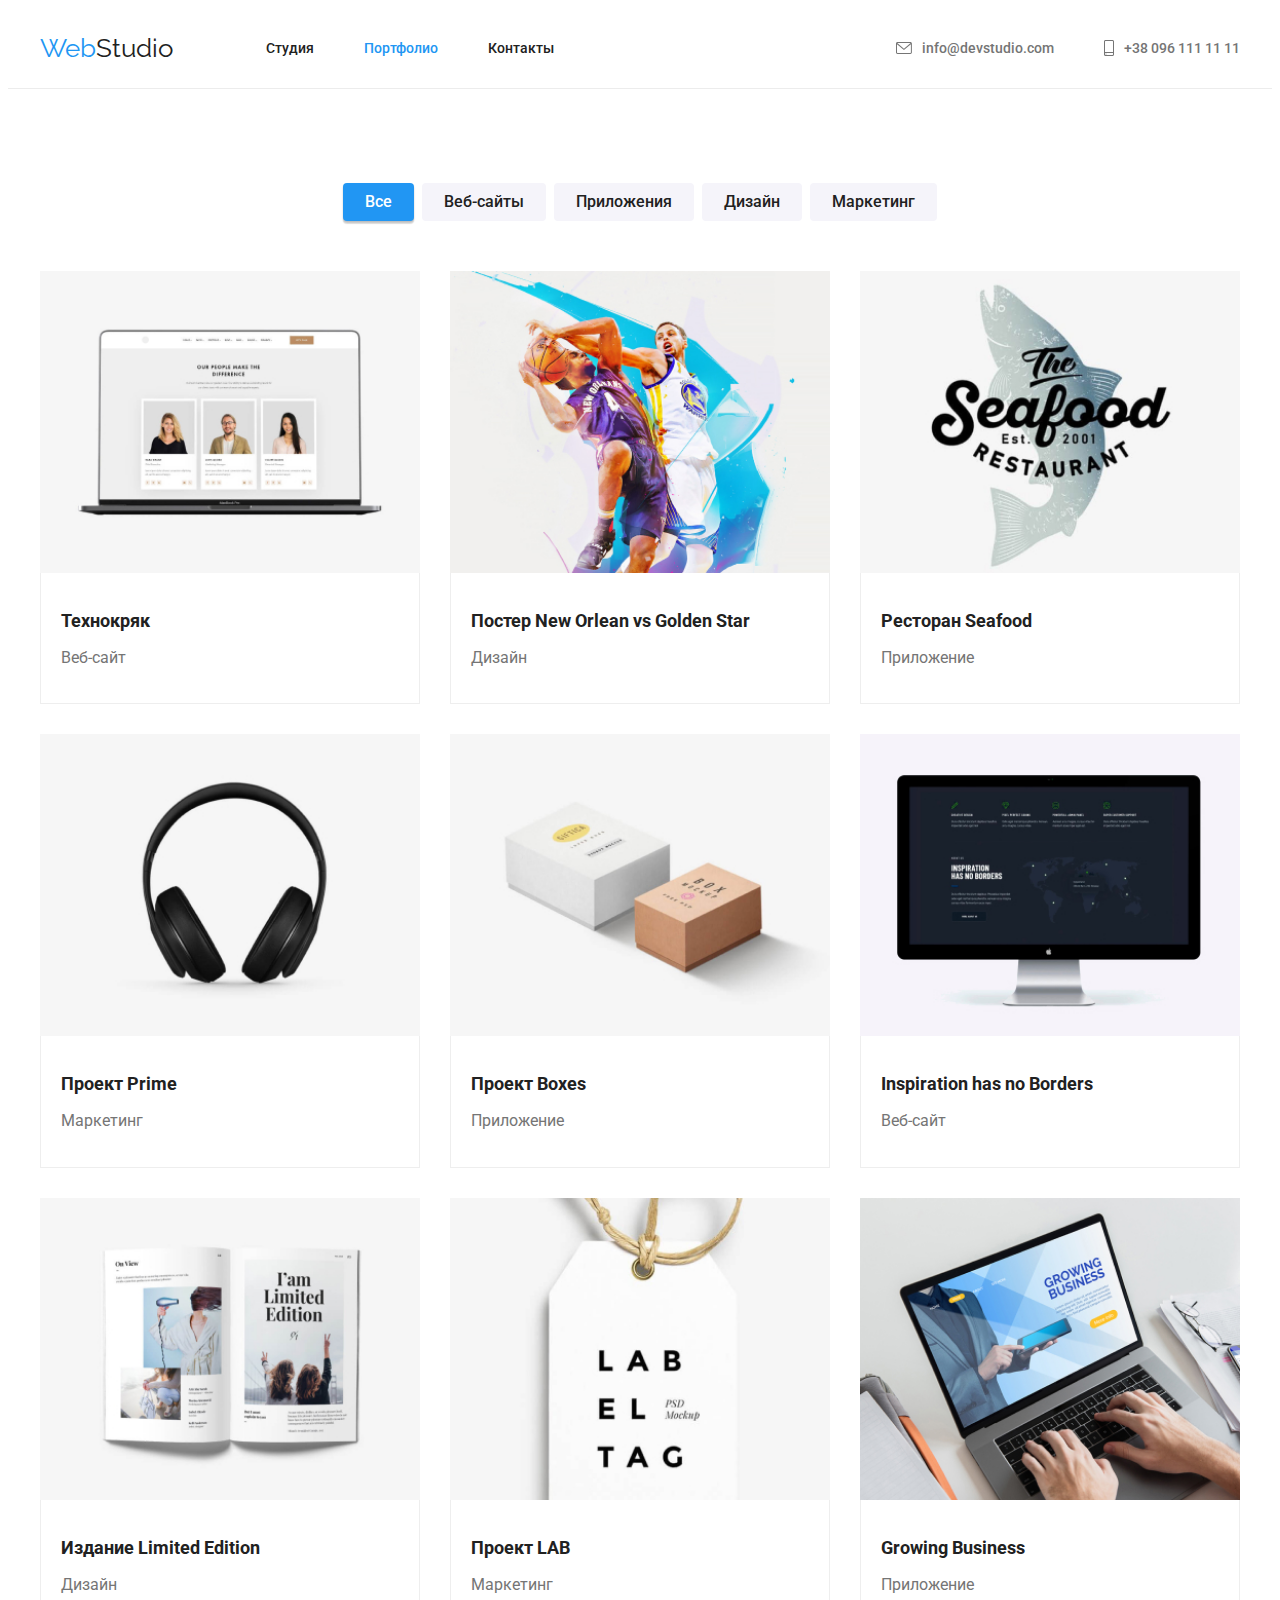
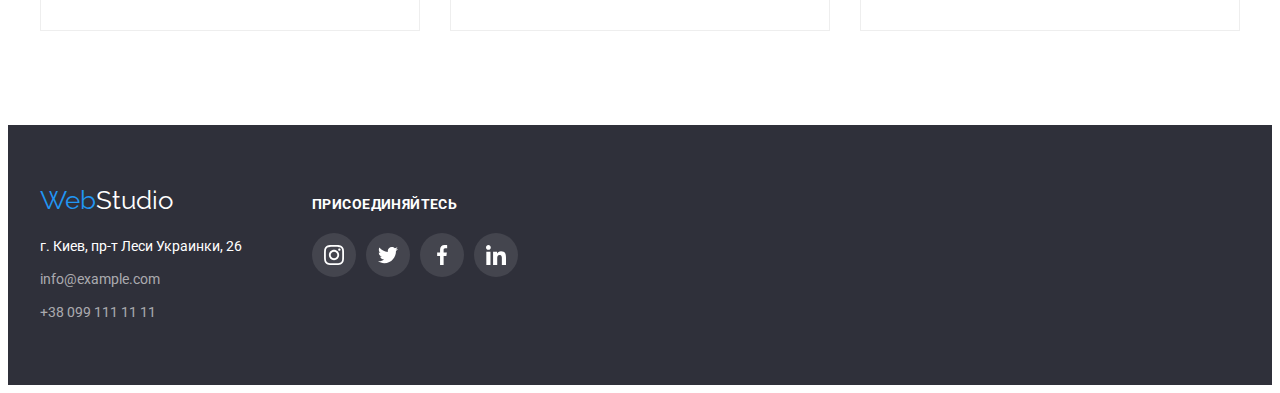
==== portfolio.html @ a4c60922 "clone + js" ====
<!DOCTYPE html>
<html lang="ru">

<head>
    <meta charset="UTF-8">
    <meta http-equiv="X-UA-Compatible" content="IE=edge">
    <meta name="viewport" content="width=device-width, initial-scale=1.0">
    <title>Portfolio</title>
    <link rel="preconnect" href="https://fonts.googleapis.com">
    <link rel="preconnect" href="https://fonts.gstatic.com" crossorigin>
    <link
        href="https://fonts.googleapis.com/css2?family=Raleway:wght@700&family=Roboto:wght@400;500;700;900&display=swap"
        rel="stylesheet">
    <link rel="stylesheet" href="https://cdnjs.cloudflare.com/ajax/libs/modern-normalize/1.1.0/modern-normalize.min.css"
        integrity="sha512-wpPYUAdjBVSE4KJnH1VR1HeZfpl1ub8YT/NKx4PuQ5NmX2tKuGu6U/JRp5y+Y8XG2tV+wKQpNHVUX03MfMFn9Q=="
        crossorigin="anonymous" referrerpolicy="no-referrer" />
    <link rel="stylesheet" href="./CSS/styles.css">
</head>

<body>
    

    <!--Шапка-->
    <header class="header">
        <div class="header-top container">
            <nav class="main-nav">
                <a href="./index.html" class="logo-hd">Web<span class="logo-hd-half">Studio</span></a>
                <ul class="nav list">
                    <li class="item"><a class="nav-li link" href="./index.html">Студия</a></li>
                    <li class="item"><a class="nav-li current link" href="./portfolio.html">Портфолио</a></li>
                    <li class="item"><a class="nav-li link" href="">Контакты</a></li>
                </ul>
            </nav>
            <ul class="address list">
                <li class="item">
                    <a class="address-li link" href="mailto:info@devstudio.com">
                        <svg class="icon-envelope" width="16" height="12">
                            <use href="./images/icons.svg#icon-envelope"></use>
                        </svg>
                        info@devstudio.com</a>
                </li>
            
                <li class="item">
                    <a class="address-li link" href="tel:+380961111111">
                        <svg class="icon-smartphone" width="10" height="16">
                            <use href="./images/icons.svg#icon-smartphone"></use>
                        </svg>
                        +38 096 111 11 11</a>
                </li>
            </ul>
        </div>
    </header>

    <!--Основа-->
    
    <main>
        <h1 class="page-title">Portfolio</h1>
        <!-- Кнопки -->
        <section class="descr-projects">
            <div class="container">
                <h2 class="visually-hidden">Наши проекты</h2>
                <ul class="filtres list">
                    <li class="item"><button class="buttons current" type="button">Все</button></li>
                    <li class="item"><button class="buttons" type="button">Веб-сайты</button></li>
                    <li class="item"><button class="buttons" type="button">Приложения</button></li>
                    <li class="item"><button class="buttons" type="button">Дизайн</button></li>
                    <li class="item"><button class="buttons" type="button">Маркетинг</button></li>
                </ul>

                <!-- Примеры проектов  -->
                <ul class="projects list">
                    <li class="projects-border"><a href="#" class="projects-link"><img src="./images/technocryak.jpg" alt="Технокряк" width="370">
                        <div class="projects-box">
                            <h3 class="projects-title-color">Технокряк</h3>
                            <p class="projects-disc">Веб-сайт</p>
                        </div>    
                        </a></li>
                    <li class="projects-border"><a href="#" class="projects-link"><img src="./images/new-orlean.jpg"
                                alt="New Orlean" width="370">
                            <div class="projects-box">
                            <h3 class="projects-title-color">Постер New Orlean vs Golden Star</h3>
                            <p class="projects-disc">Дизайн</p>
                            </div>
                        </a></li>
                    <li class="projects-border"><a href="#" class="projects-link"><img src="./images/seafood.jpg" alt="Seafood"
                                width="370">
                            <div class="projects-box">
                            <h3 class="projects-title-color">Ресторан Seafood</h3>
                            <p class="projects-disc">Приложение</p>
                            </div>
                        </a></li>
                    <li class="projects-border"><a href="#" class="projects-link"><img src="./images/project-prime.jpg" alt="Prime"
                                width="370">
                            <div class="projects-box">
                            <h3 class="projects-title-color">Проект Prime</h3>
                            <p class="projects-disc">Маркетинг</p>
                            </div>
                        </a></li>
                    <li class="projects-border"><a href="#" class="projects-link" ><img src="./images/project-boxes.jpg" alt="Boxes"
                                width="370">
                            <div class="projects-box">
                            <h3 class="projects-title-color">Проект Boxes</h3>
                            <p class="projects-disc">Приложение</p>
                            </div>
                        </a></li>
                    <li class="projects-border"><a href="#" class="projects-link"><img src="./images/no-borders.jpg" alt="No Borders" width="370">
                            <div class="projects-box">
                            <h3 class="projects-title-color">Inspiration has no Borders</h3>
                            <p class="projects-disc">Веб-сайт</p>
                            </div>
                        </a></li>
                    <li class="projects-border"><a href="#" class="projects-link"><img src="./images/limited-edition.jpg" alt="Limited Edition"
                                width="370">
                            <div class="projects-box">
                            <h3 class="projects-title-color">Издание Limited Edition</h3>
                            <p class="projects-disc">Дизайн</p>
                            </div>
                        </a></li>
                    <li class="projects-border"><a href="#" class="projects-link"><img src="./images/lab.jpg" alt="Лаба" width="370">
                            <div class="projects-box">
                            <h3 class="projects-title-color">Проект LAB</h3>
                            <p class="projects-disc">Маркетинг</p>
                            </div>
                        </a></li>
                    <li class="projects-border"><a href="#" class="projects-link"><img src="./images/growing.jpg"
                                alt="Growing" width="370">
                            <div class="projects-box">
                            <h3 class="projects-title-color">Growing Business</h3>
                            <p class="projects-disc">Приложение</p>
                            </div>
                        </a></li>
                </ul>
            </div>
        </section>
    </main>

    <!--Футтер-->

    <footer class="footer">
        <div class="container footer-content">
            <div>
                <a class="logo-ft link" href="/">Web<span class="logo-ft-half">Studio</span></a>
                <address>
                    <p class="address-fiz">г. Киев, пр-т Леси Украинки, 26</p>
                    <ul class="address-foot list">
                        <li class="item"><a class="foot-li link" href="mailto:info@example.com">info@example.com</a></li>
                        <li class="item"><a class="foot-li link" href="tel:+380991111111">+38 099 111 11 11</a></li>
                    </ul>
                </address>
            </div>
            <div class="join-content">
                <p class="join">Присоединяйтесь</p>
                <ul class="join-list list">
                    <li class="item"><a class="join-link link" href="#">
                            <svg class="join-link-icon">
                                <use href="./images/icons.svg#icon-instagram"></use>
                            </svg>
                        </a>
                    </li>
                    <li class="item"><a class="join-link link" href="#">
                            <svg class="join-link-icon">
                                <use href="./images/icons.svg#icon-twitter1"></use>
                            </svg>
                        </a>
                    </li>
                    <li class="item"><a class="join-link link" href="#">
                            <svg class="join-link-icon">
                                <use href="./images/icons.svg#icon-facebook"></use>
                            </svg>
                        </a>
                    </li>
                    <li class="item"><a class="join-link link" href="#">
                            <svg class="join-link-icon">
                                <use href="./images/icons.svg#icon-linkedin"></use>
                            </svg>
                        </a>
                    </li>
                </ul>
            </div>
        </div>
    </footer>
</body>

</html>
---- CSS/styles.css ----
:root {
  --primary-text-color: #757575;
  --tittle-text-color: #212121;
  --accent-color: #2196f3;
  --secondary-text-color: #ffffff;
  --background-color: #2f303a;
  --button-background-color: #188ce8;
  --unique-color: rgba(255, 255, 255, 0.6);
  --unique-background-color: #f5f4fa;
  --social-footer-bg-color: rgba(255, 255, 255, 0.1);
  --features-bg-color: rgba(245, 244, 250, 1);
  --social-link-color: #afb1b8;
}
/* Global styles */

body {
  font-family: "Raleway", sans-serif;
  font-family: "Roboto", sans-serif;
  color: var(--primary-text-color);
  background-color: var(--secondary-text-color);
}

h1,
h2,
h3,
h4,
h5,
h6,
p,
ul {
  margin: 0;
  padding: 0;
}

.list {
  list-style: none;
}

link {
  text-decoration: none;
}

a {
  text-decoration: none;
}
img {
  display: block;
  width: 100%;
}
.container {
  width: 1200px;
  margin: 0 auto;
  padding: 0 15px;
}

/* logo header styles */

.logo-hd {
  font-family: "Raleway", sans-serif;
  font-size: 26px;
  line-height: 1.17;
  text-decoration: none;
  color: var(--accent-color);
}

.logo-hd-half {
  color: var(--tittle-text-color);
}

/* nav styles */

.header {
  border-bottom: #ececec 1px solid;
}

.header-top {
  display: flex;
}

.main-nav {
  display: flex;
  align-items: center;
}

.nav {
  display: flex;
  margin-left: 93px;
}

.nav .item + .item {
  margin-left: 50px;
}

.nav .nav-li {
  display: block;
  padding-top: 32px;
  padding-bottom: 32px;
  color: var(--tittle-text-color);
  font-weight: 500;
  font-size: 14px;
  line-height: 1.17;
}

.address .address-li {
  padding-top: 32px;
  padding-bottom: 32px;
  font-weight: 500;
  font-size: 14px;
  line-height: 1.17;
}

.address {
  display: flex;
  margin-left: auto;
}

.address .item + .item {
  margin-left: 50px;
}

.address-li {
  display: flex;
  align-items: center;
  color: var(--primary-text-color);
}

.nav .nav-li.current,
.address-li:hover,
.address-li:focus,
.nav .nav-li:hover,
.nav .nav-li:focus {
  color: var(--accent-color);
}

.nav .nav-li.current:focus,
.nav .nav-li.current:hover {
  color: var(--button-background-color);
}

.icon-envelope {
  fill: currentColor;
  margin-right: 10px;
}

.icon-smartphone {
  fill: currentColor;
  margin-right: 10px;
}

/*main*/
.visually-hidden {
  position: absolute;
  width: 1px;
  height: 1px;
  margin: -1px;
  border: 0;
  padding: 0;

  white-space: nowrap;
  clip-path: inset(100%);
  clip: rect(0 0 0 0);
  overflow: hidden;
}

.hero {
  padding: 200px 0;
  text-align: center;
}

.overlay {
  margin-left: auto;
  margin-right: auto;
  max-width: 1600px;
  min-width: 1200px;
  height: 600px;
  background-image: linear-gradient(
      to bottom,
      rgba(47, 48, 58, 0.4),
      rgba(47, 48, 58, 0.4)
    ),
    url("../images/mainback.jpg");
  background-repeat: no-repeat;
  background-position: center;
  background-size: cover;
}

.hero-title {
  margin: 0 auto 40px;
  color: var(--secondary-text-color);
  font-size: 44px;
  max-width: 696px;
  justify-content: center;
  line-height: 1.36;
  font-weight: 900;
  text-transform: uppercase;
  letter-spacing: 0.06em;
}

.button:hover,
.button:focus {
  background-color: var(--button-background-color);
}

.button {
  padding: 10px 32px;
  text-align: center;
  font-size: 16px;
  line-height: 1.9;
  font-weight: 700;
  font-family: inherit;
  color: var(--secondary-text-color);
  background-color: var(--accent-color);
  box-shadow: 0px 4px 4px rgba(0, 0, 0, 0.15);
  border-radius: 4px;
  border: none;
  cursor: pointer;
}

.backdrop.is-hidden {
  opacity: 1;
  pointer-events: none;
}

/* features */
.descr-features {
  padding: 94px 0;
}
.features {
  display: flex;
  font-size: 14px;
  line-height: 1.71;
  font-weight: 400;
  letter-spacing: 0.03em;
  margin-left: -30px;
}

.icon-log-desc {
  display: flex;
  justify-content: center;
  align-items: center;
  padding: 25px 0;
  fill: currentColor;
  background-color: var(--features-bg-color);
  width: 100%;
  margin-bottom: 30px;
}

.icon-logo {
  width: 70px;
  height: 70px;
}

.features .item {
  margin-left: 30px;
  width: 270px;
}

.title {
  margin-bottom: 10px;
  color: var(--tittle-text-color);
  font-size: 14px;
  line-height: 1.71;
  text-transform: uppercase;
  font-weight: 700;
  width: 270px;
}
/* Gallery */
.descr-gallery {
  padding-bottom: 94px;
}
.section-title {
  margin-bottom: 50px;
  font-size: 36px;
  line-height: 1.16;
  font-weight: 700;
  text-align: center;
  color: var(--tittle-text-color);
}

.gallery {
  display: flex;
}

.gallery .item + .item {
  margin-left: 30px;
}

/* Team */

.descr-team {
  background-color: var(--unique-background-color);
  padding: 94px 0;
}

.team-title,
.clients-title {
  margin-bottom: 50px;
  font-size: 36px;
  line-height: 1.16;
  font-weight: 700;
  text-align: center;
  color: var(--tittle-text-color);
}

.team-list {
  display: flex;
  text-align: center;
  font-size: 16px;
  line-height: 1.17;
  list-style: none;
}

.team-list .team-shadow + .team-shadow {
  margin-left: 30px;
}

.team-shadow {
  width: 270px;
  box-shadow: 0px 1px 3px rgba(0, 0, 0, 0.12), 0px 1px 1px rgba(0, 0, 0, 0.14),
    0px 2px 1px rgba(0, 0, 0, 0.2);
  border-radius: 0px 0px 4px 4px;
  background-color: #fff;
}

.member-box {
  padding: 30px 20px;
}

.name {
  margin-bottom: 10px;
  color: var(--tittle-text-color);
  font-size: 16px;
  line-height: 1.17;
  font-weight: 500;
}

.team-disc {
  margin: 0px;
}

.social {
  display: flex;
  justify-content: center;
  margin-top: 20px;
  list-style: none;
  padding: 0;
}
.social-item:not(:last-child) {
  margin-right: 10px;
}
.social-link {
  display: flex;
  padding: 12px;
}
.social-icon {
  fill: var(--social-link-color);
  width: 20px;
  height: 20px;
}
.social-link:hover,
.social-link:focus {
  background-color: var(--accent-color);
  border-radius: 50%;
  cursor: pointer;
}

.social-link:hover
.social-icon {
  fill: var(--secondary-text-color);
}

.descr-clients {
  padding: 94px 0;
}

.clients-list {
  display: flex;
}

.clients-list .item + .item {
  margin-left: 30px;
}

.clients-li {
  display: flex;
  justify-content: center;
  align-items: center;
}

.clients-link {
  padding: 16px 32px;
  border: 1px solid #afb1b8;
  border-radius: 4px;
}

.icon-logo {
  width: 106px;
  height: 60px;
  fill: var(--social-link-color);
}

.clients-link:hover .icon-logo,
.clients-link:focus .icon-logo {
  fill: var(--accent-color);
}
.clients-link:hover,
.clients-link:focus {
  border: 1px solid var(--accent-color);
}

/* footer */

.footer {
  background-color: var(--background-color);
  padding: 60px 0;
}

.logo-ft {
  display: inline-block;
  margin-bottom: 20px;
  color: var(--accent-color);
  font-family: "Raleway", sans-serif;
  font-size: 26px;
  line-height: 1.17;
}

.logo-ft-half {
  color: var(--secondary-text-color);
}

.address-fiz {
  margin-bottom: 9px;
  color: var(--secondary-text-color);
}

.address-fiz,
.foot-li {
  align-items: baseline;
  font-style: normal;
  font-size: 14px;
  line-height: 1.7;
}

.address-foot .item:not(:last-child) {
  margin-bottom: 9px;
}

.foot-li {
  color: var(--unique-color);
}

.address-foot .foot-li:hover,
.address-foot .foot-li:focus {
  color: var(--accent-color);
}

.footer-content {
  display: flex;
  align-items: baseline;
}

.join-content {
  display: block;
  margin-left: 70px;
}

.join {
  font-weight: 700;
  font-size: 14px;
  line-height: 1.14;
  letter-spacing: 0.03em;
  text-transform: uppercase;
  color: var(--secondary-text-color);
  margin-bottom: 20px;
}

.join-list {
  display: flex;
}

.join-list .item + .item {
  margin-left: 10px;
}

.join-link {
  display: flex;
  justify-content: center;
  align-items: center;
  width: 44px;
  height: 44px;
  border-radius: 50%;
  background-color: var(--social-footer-bg-color);
  cursor: pointer;
}

.join-link-icon {
  width: 20px;
  height: 20px;
  fill: var(--secondary-text-color);
}

.join-link:hover,
.join-link:focus {
  background-color: var(--accent-color);
}

/* portfolio */

.page-title {
  display: none;
  margin: 0;
}
.descr-projects {
  padding: 94px 0;
}

.buttons {
  padding: 6px 22px;
  color: var(--tittle-text-color);
  background-color: var(--unique-background-color);
  border: none;
  border-radius: 4px;
  font-family: inherit;
  font-size: 16px;
  line-height: 1.6;
  font-weight: 500;
  cursor: pointer;
}

.buttons:hover,
.buttons:focus,
.filtres .current {
  box-shadow: 0px 3px 1px rgba(0, 0, 0, 0.1), 0px 1px 2px rgba(0, 0, 0, 0.08),
    0px 2px 2px rgba(0, 0, 0, 0.12);
  color: var(--secondary-text-color);
  background-color: var(--accent-color);
}

.filtres .current:hover,
.filtres .current:focus {
  background-color: var(--button-background-color);
}

.filtres {
  display: flex;
  justify-content: center;
  margin-bottom: 50px;
}

.filtres .item + .item {
  margin-left: 8px;
}

.projects {
  display: flex;
  flex-wrap: wrap;
}

.projects-border {
  margin-right: 30px;
  margin-bottom: 30px;
  width: calc((100% - 2 * 30px) / 3);
  box-sizing: border-box;
}

.projects-border:nth-child(3n) {
  margin-right: 0;
}
.projects-border:nth-last-child(-n + 3) {
  margin-bottom: 0;
}

.projects-link {
  display: block;
  height: 100%;
  color: var(--primary-text-color);
  font-size: 16px;
  line-height: 1.9;
  text-decoration: none;
}
.projects-link:hover,
.projects-link:focus {
  box-shadow: 0px 1px 1px rgba(0, 0, 0, 0.12), 0px 4px 4px rgba(0, 0, 0, 0.06),
    1px 4px 6px rgba(0, 0, 0, 0.16);
}
.projects-title-color {
  margin-bottom: 4px;
  font-size: 18px;
  line-height: 2;
  font-weight: 700;
  color: var(--tittle-text-color);
}

.projects-disc {
  width: 370px;
}

.projects-box {
  padding: 30px 20px;
  border-right: 1px solid #eeeeee;
  border-bottom: 1px solid #eeeeee;
  border-left: 1px solid #eeeeee;
}
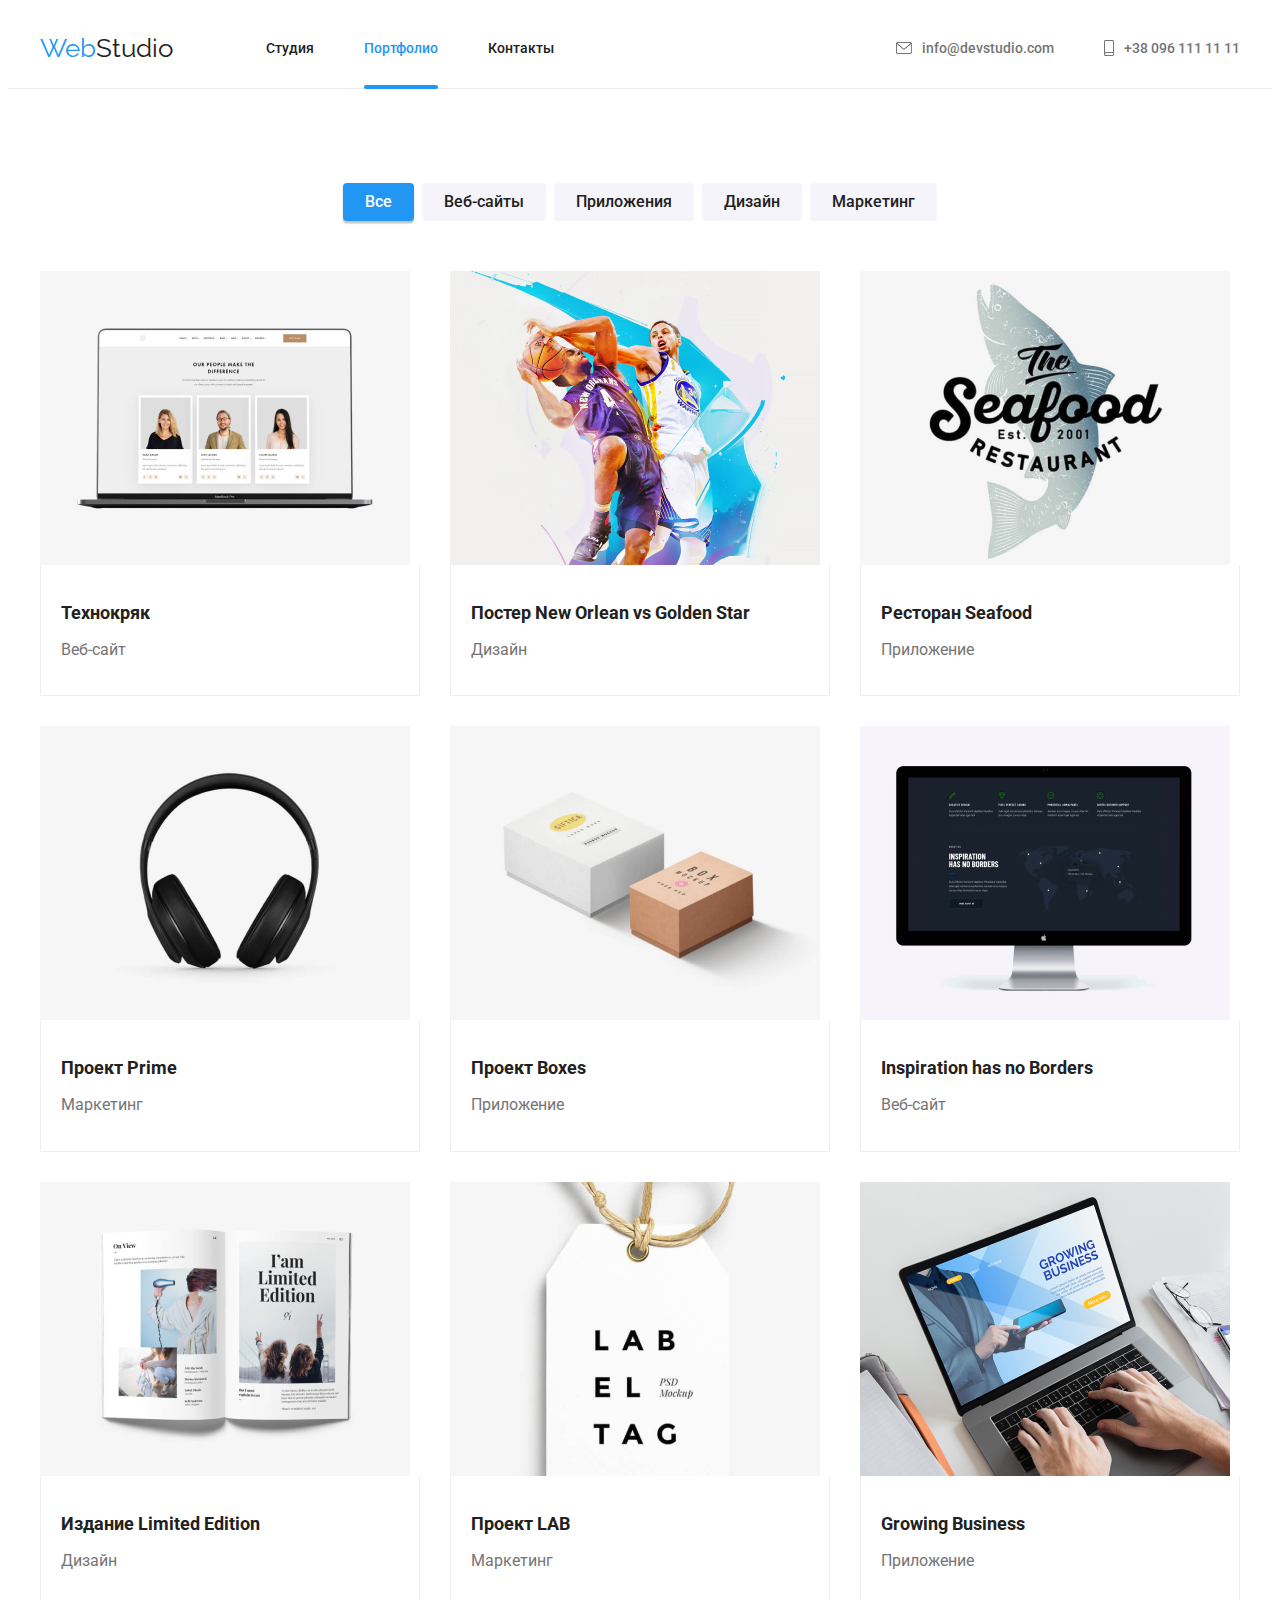
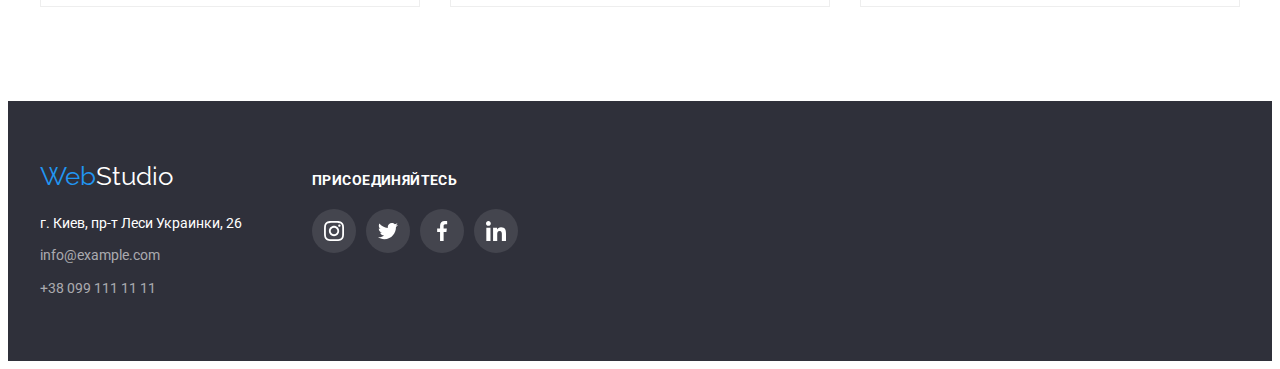
==== commit 781cc813: "almost done" ====
--- a/portfolio.html
+++ b/portfolio.html
@@ -69,62 +69,138 @@
 
                 <!-- Примеры проектов  -->
                 <ul class="projects list">
-                    <li class="projects-border"><a href="#" class="projects-link"><img src="./images/technocryak.jpg" alt="Технокряк" width="370">
+                    <li class="projects-border"><a href="#" class="projects-link">
+                        <div class="img-thumb">
+                            <img src="./images/technocryak.jpg" alt="Технокряк" width="370">
+                            <div class="overlay-projects">
+                                <p>
+                                    Технокряк это современная площадка распространения коронавируса. Компании используют эту платформу для цифрового
+                                    шпионажа и атак на защищённые сервера конкурентов.
+                                </p>
+                            </div>
+                        </div>
                         <div class="projects-box">
                             <h3 class="projects-title-color">Технокряк</h3>
                             <p class="projects-disc">Веб-сайт</p>
                         </div>    
-                        </a></li>
-                    <li class="projects-border"><a href="#" class="projects-link"><img src="./images/new-orlean.jpg"
-                                alt="New Orlean" width="370">
-                            <div class="projects-box">
+                        </a>
+                    </li>
+                    <li class="projects-border"><a href="#" class="projects-link">
+                        <div class="img-thumb">
+                        <img src="./images/new-orlean.jpg" alt="New Orlean" width="370">
+                            <div class="overlay-projects">
+                                <p>
+                                    Технокряк это современная площадка распространения коронавируса. Компании используют эту платформу для цифрового
+                                    шпионажа и атак на защищённые сервера конкурентов.
+                                </p>
+                            </div>
+                            </div>
+                        <div class="projects-box">
                             <h3 class="projects-title-color">Постер New Orlean vs Golden Star</h3>
                             <p class="projects-disc">Дизайн</p>
                             </div>
                         </a></li>
-                    <li class="projects-border"><a href="#" class="projects-link"><img src="./images/seafood.jpg" alt="Seafood"
-                                width="370">
-                            <div class="projects-box">
+                    <li class="projects-border"><a href="#" class="projects-link">
+                        <div class="img-thumb">
+                        <img src="./images/seafood.jpg" alt="Seafood" width="370">
+                            <div class="overlay-projects">
+                                <p>
+                                    Технокряк это современная площадка распространения коронавируса. Компании используют эту платформу для цифрового
+                                    шпионажа и атак на защищённые сервера конкурентов.
+                                </p>
+                            </div>
+                            </div>
+                        <div class="projects-box">
                             <h3 class="projects-title-color">Ресторан Seafood</h3>
                             <p class="projects-disc">Приложение</p>
                             </div>
                         </a></li>
-                    <li class="projects-border"><a href="#" class="projects-link"><img src="./images/project-prime.jpg" alt="Prime"
-                                width="370">
-                            <div class="projects-box">
+                    <li class="projects-border"><a href="#" class="projects-link">
+                        <div class="img-thumb">
+                        <img src="./images/project-prime.jpg" alt="Prime" width="370">
+                            <div class="overlay-projects">
+                                <p>
+                                    Технокряк это современная площадка распространения коронавируса. Компании используют эту платформу для цифрового
+                                    шпионажа и атак на защищённые сервера конкурентов.
+                                </p>
+                            </div>
+                            </div>
+                        <div class="projects-box">
                             <h3 class="projects-title-color">Проект Prime</h3>
                             <p class="projects-disc">Маркетинг</p>
                             </div>
                         </a></li>
-                    <li class="projects-border"><a href="#" class="projects-link" ><img src="./images/project-boxes.jpg" alt="Boxes"
-                                width="370">
-                            <div class="projects-box">
+                    <li class="projects-border"><a href="#" class="projects-link">
+                        <div class="img-thumb">
+                        <img src="./images/project-boxes.jpg" alt="Boxes" width="370">
+                            <div class="overlay-projects">
+                                <p>
+                                    Технокряк это современная площадка распространения коронавируса. Компании используют эту платформу для цифрового
+                                    шпионажа и атак на защищённые сервера конкурентов.
+                                </p>
+                            </div>
+                            </div>
+                        <div class="projects-box">
                             <h3 class="projects-title-color">Проект Boxes</h3>
                             <p class="projects-disc">Приложение</p>
                             </div>
                         </a></li>
-                    <li class="projects-border"><a href="#" class="projects-link"><img src="./images/no-borders.jpg" alt="No Borders" width="370">
-                            <div class="projects-box">
+                    <li class="projects-border"><a href="#" class="projects-link">
+                        <div class="img-thumb">
+                        <img src="./images/no-borders.jpg" alt="No Borders" width="370">
+                            <div class="overlay-projects">
+                                <p>
+                                    Технокряк это современная площадка распространения коронавируса. Компании используют эту платформу для цифрового
+                                    шпионажа и атак на защищённые сервера конкурентов.
+                                </p>
+                            </div>
+                            </div>
+                        <div class="projects-box">
                             <h3 class="projects-title-color">Inspiration has no Borders</h3>
                             <p class="projects-disc">Веб-сайт</p>
                             </div>
                         </a></li>
-                    <li class="projects-border"><a href="#" class="projects-link"><img src="./images/limited-edition.jpg" alt="Limited Edition"
-                                width="370">
-                            <div class="projects-box">
+                    <li class="projects-border"><a href="#" class="projects-link">
+                        <div class="img-thumb">
+                        <img src="./images/limited-edition.jpg" alt="Limited Edition" width="370">
+                            <div class="overlay-projects">
+                                <p>
+                                    Технокряк это современная площадка распространения коронавируса. Компании используют эту платформу для цифрового
+                                    шпионажа и атак на защищённые сервера конкурентов.
+                                </p>
+                            </div>
+                            </div>
+                        <div class="projects-box">
                             <h3 class="projects-title-color">Издание Limited Edition</h3>
                             <p class="projects-disc">Дизайн</p>
                             </div>
                         </a></li>
-                    <li class="projects-border"><a href="#" class="projects-link"><img src="./images/lab.jpg" alt="Лаба" width="370">
-                            <div class="projects-box">
+                    <li class="projects-border"><a href="#" class="projects-link">
+                       <div class="img-thumb">
+                        <img src="./images/lab.jpg" alt="Лаба" width="370">
+                            <div class="overlay-projects">
+                                <p>
+                                    Технокряк это современная площадка распространения коронавируса. Компании используют эту платформу для цифрового
+                                    шпионажа и атак на защищённые сервера конкурентов.
+                                </p>
+                            </div>
+                            </div>
+                        <div class="projects-box">
                             <h3 class="projects-title-color">Проект LAB</h3>
                             <p class="projects-disc">Маркетинг</p>
                             </div>
                         </a></li>
-                    <li class="projects-border"><a href="#" class="projects-link"><img src="./images/growing.jpg"
-                                alt="Growing" width="370">
-                            <div class="projects-box">
+                    <li class="projects-border"><a href="#" class="projects-link">
+                        <div class="img-thumb">
+                        <img src="./images/growing.jpg" alt="Growing" width="370">
+                           <div class="overlay-projects">
+                                <p>
+                                    Технокряк это современная площадка распространения коронавируса. Компании используют эту платформу для цифрового
+                                    шпионажа и атак на защищённые сервера конкурентов.
+                                </p>
+                            </div>
+                            </div> 
+                        <div class="projects-box">
                             <h3 class="projects-title-color">Growing Business</h3>
                             <p class="projects-disc">Приложение</p>
                             </div>
--- a/CSS/styles.css
+++ b/CSS/styles.css
@@ -10,6 +10,7 @@
   --social-footer-bg-color: rgba(255, 255, 255, 0.1);
   --features-bg-color: rgba(245, 244, 250, 1);
   --social-link-color: #afb1b8;
+  --cubic-anim: 250ms cubic-bezier(0.4, 0, 0.2, 1);
 }
 /* Global styles */
 
@@ -45,8 +46,10 @@
 }
 img {
   display: block;
-  width: 100%;
-}
+  max-width: 100%;
+  height: auto;
+}
+
 .container {
   width: 1200px;
   margin: 0 auto;
@@ -99,6 +102,7 @@
   font-weight: 500;
   font-size: 14px;
   line-height: 1.17;
+  position: relative;
 }
 
 .address .address-li {
@@ -132,6 +136,23 @@
   color: var(--accent-color);
 }
 
+.nav-li.current::after {
+  content: "";
+  position: absolute;
+  left: 0;
+  bottom: -1px;
+  width: 100%;
+  height: 4px;
+  border-radius: 2px;
+  background-color: var(--accent-color);
+  background-size: contain;
+  transition: color var(--cubic-anim);
+}
+
+.nav-li.current:hover::after {
+  transform: scaleX(1);
+}
+
 .nav .nav-li.current:focus,
 .nav .nav-li.current:hover {
   color: var(--button-background-color);
@@ -147,7 +168,8 @@
   margin-right: 10px;
 }
 
-/*main*/
+/*Main*/
+
 .visually-hidden {
   position: absolute;
   width: 1px;
@@ -155,7 +177,6 @@
   margin: -1px;
   border: 0;
   padding: 0;
-
   white-space: nowrap;
   clip-path: inset(100%);
   clip: rect(0 0 0 0);
@@ -216,15 +237,61 @@
   cursor: pointer;
 }
 
+.backdrop {
+  position: fixed;
+  width: 100%;
+  height: 100%;
+  left: 0;
+  top: 0;
+  background-color: rgba(0, 0, 0, 0.5);
+  opacity: 1;
+}
+
 .backdrop.is-hidden {
-  opacity: 1;
+  visibility: hidden;
+  opacity: 0;
   pointer-events: none;
 }
 
-/* features */
+.modal {
+  position: absolute;
+  top: 50%;
+  left: 50%;
+  transform: translate(-50%, -50%);
+  min-width: 528px;
+  min-height: 581px;
+  background: #ffffff;
+  box-shadow: 0px 1px 3px rgba(0, 0, 0, 0.12), 0px 1px 1px rgba(0, 0, 0, 0.14),
+    0px 2px 1px rgba(0, 0, 0, 0.2);
+  border-radius: 4px;
+}
+
+.icon-close {
+  position: absolute;
+  top: 8px;
+  right: 8px;
+  border: 1px solid rgba(0, 0, 0, 0.1);
+  border-radius: 30px;
+  display: flex;
+  justify-content: center;
+  align-items: center;
+  padding: 6px;
+  fill: var(--tittle-text-color);
+  background-color: var(--secondary-text-color);
+}
+
+.icon-close-logo {
+  fill: var(--tittle-text-color);
+  width: 18px;
+  height: 18px;
+}
+
+/* Features */
+
 .descr-features {
   padding: 94px 0;
 }
+
 .features {
   display: flex;
   font-size: 14px;
@@ -264,7 +331,9 @@
   font-weight: 700;
   width: 270px;
 }
+
 /* Gallery */
+
 .descr-gallery {
   padding-bottom: 94px;
 }
@@ -279,10 +348,43 @@
 
 .gallery {
   display: flex;
+  position: relative;
+  z-index: 1;
 }
 
 .gallery .item + .item {
   margin-left: 30px;
+}
+
+.box-descr {
+  position: relative;
+  height: 294px;
+  width: 370px;
+  display: flex;
+  justify-content: center;
+  align-items: center;
+  overflow: hidden;
+}
+
+.overlay-descr {
+  position: absolute;
+  bottom: 0;
+  left: 0;
+  width: 100%;
+  height: 70px;
+  opacity: 1;
+  background-color: rgba(47, 48, 58, 0.8);
+}
+
+.overlay-descr-text {
+  padding: 27px 82px;
+  font-weight: 700;
+  font-size: 14px;
+  line-height: 1.14;
+  text-transform: uppercase;
+  text-align: center;
+  letter-spacing: 0.03em;
+  color: var(--secondary-text-color);
 }
 
 /* Team */
@@ -351,6 +453,8 @@
 .social-link {
   display: flex;
   padding: 12px;
+  border-radius: 50%;
+  transition: background-color var(--cubic-anim);
 }
 .social-icon {
   fill: var(--social-link-color);
@@ -364,10 +468,12 @@
   cursor: pointer;
 }
 
-.social-link:hover
-.social-icon {
+.social-link:hover .social-icon {
   fill: var(--secondary-text-color);
-}
+  transition: background-color var(--cubic-anim);
+}
+
+/* Clients */
 
 .descr-clients {
   padding: 94px 0;
@@ -391,12 +497,14 @@
   padding: 16px 32px;
   border: 1px solid #afb1b8;
   border-radius: 4px;
+  transition: border-color var(--cubic-anim);
 }
 
 .icon-logo {
   width: 106px;
   height: 60px;
   fill: var(--social-link-color);
+  transition: fill var(--cubic-anim);
 }
 
 .clients-link:hover .icon-logo,
@@ -491,12 +599,14 @@
   border-radius: 50%;
   background-color: var(--social-footer-bg-color);
   cursor: pointer;
+  transition: background-color var(--cubic-anim);
 }
 
 .join-link-icon {
   width: 20px;
   height: 20px;
   fill: var(--secondary-text-color);
+  transition: fill var(--cubic-anim);
 }
 
 .join-link:hover,
@@ -504,15 +614,18 @@
   background-color: var(--accent-color);
 }
 
-/* portfolio */
+/* Portfolio */
 
 .page-title {
   display: none;
   margin: 0;
 }
+
 .descr-projects {
   padding: 94px 0;
 }
+
+/* Buttons */
 
 .buttons {
   padding: 6px 22px;
@@ -525,6 +638,8 @@
   line-height: 1.6;
   font-weight: 500;
   cursor: pointer;
+  transition: color var(--cubic-anim), background-color var(--cubic-anim),
+    box-shadow var(--cubic-anim);
 }
 
 .buttons:hover,
@@ -551,9 +666,13 @@
   margin-left: 8px;
 }
 
+/* Projects */
+
 .projects {
   display: flex;
   flex-wrap: wrap;
+  position: relative;
+  overflow: hidden;
 }
 
 .projects-border {
@@ -578,11 +697,14 @@
   line-height: 1.9;
   text-decoration: none;
 }
+
 .projects-link:hover,
 .projects-link:focus {
   box-shadow: 0px 1px 1px rgba(0, 0, 0, 0.12), 0px 4px 4px rgba(0, 0, 0, 0.06),
     1px 4px 6px rgba(0, 0, 0, 0.16);
-}
+  transform: translatex(0);
+}
+
 .projects-title-color {
   margin-bottom: 4px;
   font-size: 18px;
@@ -601,3 +723,37 @@
   border-bottom: 1px solid #eeeeee;
   border-left: 1px solid #eeeeee;
 }
+
+.img-thumb {
+  position: relative;
+  overflow: hidden;
+}
+.img-thumb:hover::before {
+  opacity: 1;
+}
+
+.projects-link:hover .overlay-projects {
+  transform: translatex(0);
+  opacity: 1;
+}
+
+.overlay-projects {
+  position: absolute;
+  top: 0;
+  left: 0;
+  width: 100%;
+  height: 100%;
+  background-color: rgba(33, 150, 243, 0.9);
+  transform: translatey(100%);
+  transition: transform var(--cubic-anim);
+  opacity: 1;
+}
+
+.overlay-projects > p {
+  color: #fff;
+  padding: 63px 24px;
+  margin: 0;
+  font-size: 18px;
+  line-height: 1.6;
+  letter-spacing: 0.03em;
+}
